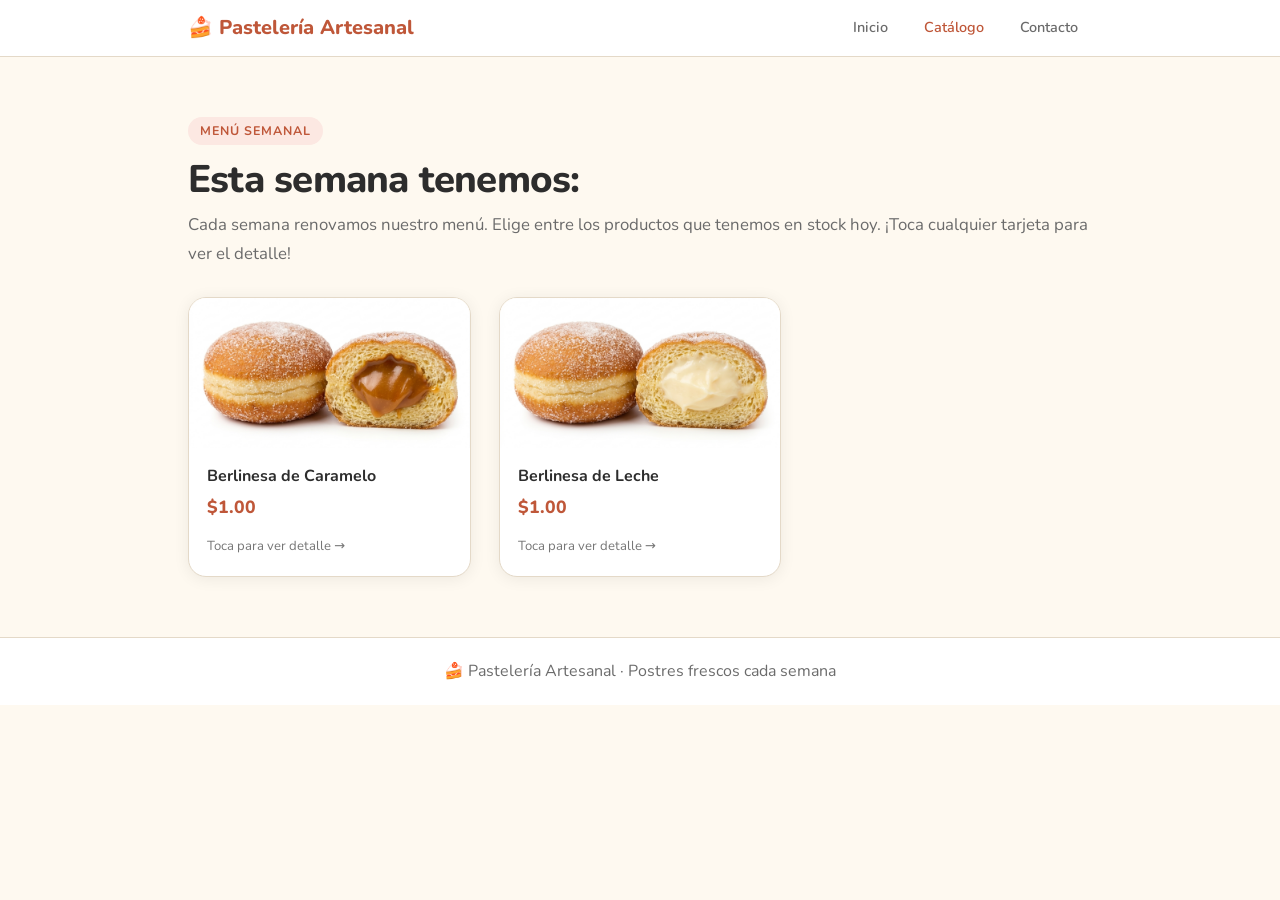
==== catalogo.html @ 7a37b5cf "Add files via upload" ====
<!DOCTYPE html>
<html lang="es">
<head>
  <meta charset="UTF-8" />
  <meta name="viewport" content="width=device-width, initial-scale=1.0" />
  <title>Catálogo — Pastelería Artesanal</title>
  <meta name="description" content="Menú semanal de Pastelería Artesanal. Elige tus postres frescos de esta semana: berlinesas, tartas y más." />
  <meta property="og:type"        content="website" />
  <meta property="og:site_name"   content="Pastelería Artesanal" />
  <meta property="og:title"       content="Catálogo semanal — Pastelería Artesanal" />
  <meta property="og:description" content="Mira qué postres frescos tenemos esta semana. ¡El menú cambia constantemente!" />
  <meta property="og:image"       content="Berlinesas_Caramelo.png" />
  <link rel="icon" href="favicon.svg" type="image/svg+xml" />
  <link rel="stylesheet" href="estilo.css" />
</head>
<body>

  <a href="#main-content" class="skip-link">Saltar al contenido</a>

  <header class="nav-superior">
    <div class="contenedor">
      <a href="index.html" class="nav-logo">🍰 Pastelería Artesanal</a>
      <nav class="nav-links" aria-label="Navegación principal">
        <a href="index.html">Inicio</a>
        <a href="catalogo.html" class="activo" aria-current="page">Catálogo</a>
        <a href="contacto.html">Contacto</a>
      </nav>
    </div>
  </header>

  <main id="main-content">
    <section class="seccion">
      <div class="contenedor">

        <span class="etiqueta-seccion">Menú semanal</span>
        <h1>Esta semana tenemos:</h1>
        <p class="subtitulo">
          Cada semana renovamos nuestro menú. Elige entre los productos
          que tenemos en stock hoy. ¡Toca cualquier tarjeta para ver el detalle!
        </p>

        <div class="catalogo-grid" id="catalogo-grid" role="list">
          <!-- Tarjetas generadas por JS -->
        </div>

        <div id="sin-productos" class="alerta alerta-info" style="display:none; margin-top:32px;">
          Esta semana aún no hemos cargado el menú. Vuelve pronto o
          <a href="contacto.html">contáctanos</a> para más información.
        </div>

      </div>
    </section>
  </main>

  <footer class="footer">
    <p>🍰 Pastelería Artesanal &middot; Postres frescos cada semana</p>
  </footer>

  <script src="productosData.js"></script>
  <script src="carrito.js"></script>
  <script>
    document.addEventListener('DOMContentLoaded', () => {

      initPanelCarrito();

      const productos = obtenerProductosDisponibles();
      const grid      = document.getElementById('catalogo-grid');
      const sinProd   = document.getElementById('sin-productos');

      if (!productos || productos.length === 0) {
        sinProd.style.display = 'block';
        return;
      }

      productos.forEach(p => {
        const card = document.createElement('a');
        card.href      = `producto.html?id=${encodeURIComponent(p.id)}`;
        card.className = 'tarjeta-producto';
        card.setAttribute('role', 'listitem');
        card.setAttribute('aria-label', `Ver ${escHTML(p.nombre)} — $${Number(p.precio).toFixed(2)}`);

        card.innerHTML = `
          <img
            src="${escHTML(p.imagen)}"
            alt="${escHTML(p.nombre)}"
            class="tarjeta-imagen"
            loading="lazy"
            decoding="async"
            onerror="this.src='data:image/svg+xml,%3Csvg%20xmlns%3D%22http%3A%2F%2Fwww.w3.org%2F2000%2Fsvg%22%20width%3D%22300%22%20height%3D%22300%22%20viewBox%3D%220%200%20300%20300%22%3E%3Crect%20width%3D%22100%25%22%20height%3D%22100%25%22%20fill%3D%22%23f3f0e9%22%2F%3E%3Ctext%20x%3D%2250%25%22%20y%3D%2250%25%22%20text-anchor%3D%22middle%22%20dy%3D%22.3em%22%20fill%3D%22%23997f5c%22%3E%3C%2Ftext%3E%3C%2Fsvg%3E'"
          />
          <div class="tarjeta-cuerpo">
            <div class="tarjeta-nombre">${escHTML(p.nombre)}</div>
            <div class="tarjeta-precio">$${Number(p.precio).toFixed(2)}</div>
            <div class="tarjeta-ver" aria-hidden="true">Toca para ver detalle →</div>
          </div>
        `;

        grid.appendChild(card);
      });

    });
  </script>

</body>
</html>
---- estilo.css ----
/* ══════════════════════════════════════════════════════════════
   estilo.css — Pastelería Artesanal
   Mobile-first, responsive. Sin código muerto.
   Colores: crema, naranja terracota, verde salvia, rojo suave.
   ══════════════════════════════════════════════════════════════ */

@import url('https://fonts.googleapis.com/css2?family=Nunito:wght@400;600;700;800&display=swap');

/* ── Variables ────────────────────────────────────────────────── */
:root {
  --fondo:           #fef9f0;
  --fondo-card:      #ffffff;
  --fondo-suave:     #fdf3e3;

  --primario:        #bf5739;   /* terracota oscuro — 4.53:1 sobre blanco, pasa WCAG AA */
  --primario-hover:  #a34530;
  --primario-light:  #fce8e2;

  --exito:           #81b29a;
  --exito-hover:     #5d9880;

  --peligro:         #d94f4f;
  --peligro-hover:   #b83030;

  --texto:           #2d2d2d;
  --texto-suave:     #6b6b6b;
  --texto-muy-suave: #767676;   /* mínimo que pasa WCAG AA (4.54:1 sobre blanco) */

  --borde:           #e4d9c8;
  --borde-input:     #cfc3b0;

  --radio:           14px;
  --radio-btn:       10px;
  --radio-card:      18px;
  --radio-panel:     20px 20px 0 0;

  --sombra-card:     0 2px 16px rgba(0,0,0,0.07);
  --sombra-btn:      0 4px 12px rgba(191,87,57,0.30);
  --sombra-panel:    0 -4px 32px rgba(0,0,0,0.12);

  --fuente:          'Nunito', system-ui, sans-serif;
  --transicion:      0.2s ease;
}

/* ── Reset ────────────────────────────────────────────────────── */
*, *::before, *::after { margin: 0; padding: 0; box-sizing: border-box; }

/* Skip-to-content — visible solo al navegar con teclado */
.skip-link {
  position: absolute;
  top: 0; left: 0;
  transform: translateY(-100%);
  background: var(--primario);
  color: #fff;
  padding: 10px 20px;
  font-weight: 700;
  font-size: 0.95rem;
  border-radius: 0 0 var(--radio-btn) 0;
  z-index: 9999;
  text-decoration: none;
  transition: transform 0.15s ease;
}
.skip-link:focus { transform: translateY(0); }

/* Focus visible — anillo claro solo para navegación por teclado */
:focus-visible {
  outline: 3px solid var(--primario);
  outline-offset: 3px;
  border-radius: 4px;
}

html { scroll-behavior: smooth; font-size: 16px; }

body {
  font-family: var(--fuente);
  background-color: var(--fondo);
  color: var(--texto);
  line-height: 1.65;
  min-height: 100vh;
  -webkit-font-smoothing: antialiased;
}

img { max-width: 100%; display: block; }

a { color: var(--primario); text-decoration: none; }
a:hover { text-decoration: underline; }

ul, ol { list-style: none; }

/* Evitar zoom automático en iOS al hacer foco en inputs */
input[type="text"],
input[type="number"],
textarea,
select { font-size: max(1rem, 16px); }


/* ══════════════════════════════════════════════════════════════
   LAYOUT
   ══════════════════════════════════════════════════════════════ */
.contenedor {
  width: 100%;
  max-width: 960px;
  margin: 0 auto;
  padding: 0 clamp(14px, 4vw, 28px);
}

.contenedor-angosto {
  width: 100%;
  max-width: 600px;
  margin: 0 auto;
  padding: 0 clamp(14px, 4vw, 28px);
}

.centrado { text-align: center; }

/* Dos columnas → una en móvil */
.dos-columnas {
  display: grid;
  grid-template-columns: 1fr;
  gap: 20px;
}

@media (min-width: 680px) {
  .dos-columnas {
    grid-template-columns: 1fr 1fr;
    align-items: start;
    gap: 32px;
  }
}

/* Fila Anterior / Siguiente */
.fila-botones {
  display: flex;
  justify-content: space-between;
  align-items: center;
  gap: 12px;
  margin-top: 28px;
  flex-wrap: wrap;
}

.fila-botones .btn:only-child { margin-left: auto; }

.fila-botones .btn {
  flex: 1;
  min-width: 120px;
  text-align: center;
  justify-content: center;
}


/* ══════════════════════════════════════════════════════════════
   TIPOGRAFÍA
   ══════════════════════════════════════════════════════════════ */
h1 {
  font-size: clamp(1.7rem, 4vw, 2.4rem);
  font-weight: 800;
  color: var(--texto);
  line-height: 1.2;
  letter-spacing: -0.02em;
}

h2 {
  font-size: clamp(1.3rem, 3vw, 1.8rem);
  font-weight: 700;
  color: var(--texto);
  line-height: 1.3;
}

h3 { font-size: 1.1rem; font-weight: 700; }

p { font-size: 1rem; color: var(--texto-suave); line-height: 1.7; }

.texto-primario { color: var(--primario); }

.subtitulo { font-size: 1.05rem; color: var(--texto-suave); margin-top: 8px; }

.etiqueta-seccion {
  display: inline-block;
  font-size: 0.78rem;
  font-weight: 700;
  letter-spacing: 0.08em;
  text-transform: uppercase;
  color: var(--primario);
  background: var(--primario-light);
  padding: 4px 12px;
  border-radius: 99px;
  margin-bottom: 12px;
}


/* ══════════════════════════════════════════════════════════════
   BOTONES
   ══════════════════════════════════════════════════════════════ */
.btn {
  display: inline-flex;
  align-items: center;
  justify-content: center;
  gap: 8px;
  padding: 12px 28px;
  border: none;
  border-radius: var(--radio-btn);
  font-family: var(--fuente);
  font-size: 1rem;
  font-weight: 700;
  cursor: pointer;
  text-decoration: none;
  transition: background var(--transicion), transform var(--transicion), box-shadow var(--transicion);
  white-space: nowrap;
  line-height: 1;
  min-height: 44px;
  touch-action: manipulation;
}

.btn:active { transform: scale(0.97); }

.btn-primario {
  background: var(--primario);
  color: #fff;
  box-shadow: var(--sombra-btn);
}
.btn-primario:hover {
  background: var(--primario-hover);
  box-shadow: 0 6px 18px rgba(191,87,57,0.40);
}

.btn-exito {
  background: var(--exito);
  color: #fff;
  box-shadow: 0 4px 12px rgba(129,178,154,0.35);
}
.btn-exito:hover { background: var(--exito-hover); }

.btn-peligro {
  background: var(--peligro);
  color: #fff;
  box-shadow: 0 4px 12px rgba(217,79,79,0.30);
}
.btn-peligro:hover { background: var(--peligro-hover); }

.btn-neutro { background: #f0eae0; color: var(--texto-suave); }
.btn-neutro:hover { background: var(--borde); color: var(--texto); }

.btn-grande {
  padding: 20px 40px;
  font-size: 1.15rem;
  border-radius: var(--radio);
  width: 100%;
  max-width: 320px;
}

.btn-outline {
  background: transparent;
  border: 2px solid var(--primario);
  color: var(--primario);
}
.btn-outline:hover { background: var(--primario-light); }

.btn-bloque { width: 100%; }


/* ══════════════════════════════════════════════════════════════
   NAVEGACIÓN SUPERIOR
   ══════════════════════════════════════════════════════════════ */
.nav-superior {
  background: var(--fondo-card);
  border-bottom: 1.5px solid var(--borde);
  padding: 10px clamp(14px, 4vw, 24px);
  position: sticky;
  top: 0;
  z-index: 90;
}

.nav-superior .contenedor {
  display: flex;
  align-items: center;
  justify-content: space-between;
  flex-wrap: wrap;
  gap: 8px;
}

.nav-logo {
  font-size: clamp(0.95rem, 3vw, 1.25rem);
  font-weight: 800;
  color: var(--primario);
  display: flex;
  align-items: center;
  gap: 8px;
  text-decoration: none;
}
.nav-logo:hover { opacity: 0.85; text-decoration: none; }

.nav-links { display: flex; gap: 4px; }

.nav-links a {
  color: var(--texto-suave);
  font-weight: 600;
  font-size: clamp(0.8rem, 2vw, 0.9rem);
  padding: 6px 8px;
  border-radius: var(--radio-btn);
  transition: color var(--transicion), background var(--transicion);
}
.nav-links a:hover {
  color: var(--primario);
  background: var(--primario-light);
  text-decoration: none;
}
.nav-links a.activo { color: var(--primario); }


/* ══════════════════════════════════════════════════════════════
   TARJETAS DE PRODUCTO
   ══════════════════════════════════════════════════════════════ */
.catalogo-grid {
  display: grid;
  grid-template-columns: 1fr;
  gap: 16px;
  margin-top: 28px;
}

.tarjeta-producto {
  background: var(--fondo-card);
  border-radius: var(--radio-card);
  border: 1.5px solid var(--borde);
  box-shadow: var(--sombra-card);
  overflow: hidden;
  cursor: pointer;
  transition: transform var(--transicion), box-shadow var(--transicion), border-color var(--transicion);
  text-decoration: none;
  color: inherit;
  display: flex;
  flex-direction: column;
}
.tarjeta-producto:hover {
  transform: translateY(-5px);
  box-shadow: 0 8px 28px rgba(0,0,0,0.12);
  border-color: var(--primario);
  text-decoration: none;
}

.tarjeta-imagen {
  width: 100%;
  height: auto;
  object-fit: contain;
  background: var(--fondo-suave);
}

.tarjeta-cuerpo {
  padding: 18px;
  flex: 1;
  display: flex;
  flex-direction: column;
  gap: 6px;
}

.tarjeta-nombre { font-size: 1rem; font-weight: 700; color: var(--texto); line-height: 1.3; }
.tarjeta-precio { font-size: 1.1rem; font-weight: 800; color: var(--primario); }
.tarjeta-ver { font-size: 0.82rem; color: var(--texto-muy-suave); margin-top: auto; padding-top: 8px; }


/* ══════════════════════════════════════════════════════════════
   FORMULARIOS
   ══════════════════════════════════════════════════════════════ */
.form-grupo {
  display: flex;
  flex-direction: column;
  gap: 6px;
  margin-bottom: 20px;
}

.form-label {
  font-size: 0.88rem;
  font-weight: 700;
  color: var(--texto);
  letter-spacing: 0.02em;
}
.form-label .opcional { font-weight: 400; color: var(--texto-muy-suave); }
.form-label .requerido { color: var(--primario); }

.form-input,
.form-textarea,
.form-numero {
  width: 100%;
  padding: 12px 16px;
  border: 1.5px solid var(--borde-input);
  border-radius: var(--radio-btn);
  background: var(--fondo);
  font-family: var(--fuente);
  font-size: max(1rem, 16px);
  color: var(--texto);
  transition: border-color var(--transicion), box-shadow var(--transicion);
  outline: none;
  min-height: 48px;
}
.form-input:focus,
.form-textarea:focus,
.form-numero:focus {
  border-color: var(--primario);
  box-shadow: 0 0 0 3px rgba(191,87,57,0.16);
}
.form-input::placeholder,
.form-textarea::placeholder { color: var(--texto-muy-suave); }

.form-textarea { resize: vertical; min-height: 90px; line-height: 1.55; }
.form-numero { max-width: 140px; }

.form-nombre-pedido { font-size: 1.1rem; padding: 16px 20px; text-align: center; max-width: 100%; }


/* ══════════════════════════════════════════════════════════════
   PANEL FIJO DEL CARRITO
   ══════════════════════════════════════════════════════════════ */
.panel-carrito {
  display: none;
  flex-direction: column;
  position: fixed;
  bottom: 0;
  left: 0;
  right: 0;
  background: var(--fondo-card);
  border-radius: var(--radio-panel);
  box-shadow: var(--sombra-panel);
  border-top: 2px solid var(--borde);
  z-index: 1000;
  max-height: min(55vh, 380px);
  padding: 0;
}

.panel-header {
  display: flex;
  align-items: center;
  justify-content: space-between;
  padding: 12px 16px;
  border-bottom: 1.5px solid var(--borde);
  flex-shrink: 0;
  flex-wrap: wrap;
  gap: 8px;
}

.panel-titulo { font-size: 0.97rem; font-weight: 700; color: var(--texto); }

.btn-cancelar-todo {
  background: transparent;
  border: 1.5px solid var(--peligro);
  color: var(--peligro);
  border-radius: var(--radio-btn);
  padding: 6px 14px;
  font-size: 0.82rem;
  font-weight: 700;
  cursor: pointer;
  font-family: var(--fuente);
  transition: all var(--transicion);
  min-height: 44px;
  touch-action: manipulation;
}
.btn-cancelar-todo:hover { background: var(--peligro); color: #fff; }

.panel-lista {
  flex: 1;
  overflow-y: auto;
  padding: 8px 16px;
  display: flex;
  flex-direction: column;
  gap: 8px;
}
.panel-lista::-webkit-scrollbar { width: 5px; }
.panel-lista::-webkit-scrollbar-track { background: var(--fondo); border-radius: 10px; }
.panel-lista::-webkit-scrollbar-thumb { background: var(--borde); border-radius: 10px; }

.panel-item {
  display: flex;
  align-items: flex-start;
  justify-content: space-between;
  gap: 12px;
  padding: 10px 14px;
  background: var(--fondo-suave);
  border-radius: var(--radio-btn);
  border: 1px solid var(--borde);
}

.panel-item-info { flex: 1; display: flex; flex-direction: column; gap: 3px; }
.panel-item-nombre { font-size: 0.92rem; font-weight: 700; color: var(--texto); }
.panel-item-nota { font-size: 0.78rem; color: var(--texto-muy-suave); font-style: italic; }
.panel-item-detalle { font-size: 0.82rem; color: var(--texto-suave); }
.panel-item-detalle strong { color: var(--primario); font-weight: 700; }

.btn-eliminar-item {
  background: transparent;
  border: none;
  color: var(--texto-muy-suave);
  font-size: 1rem;
  cursor: pointer;
  padding: 2px 6px;
  border-radius: 6px;
  flex-shrink: 0;
  transition: all var(--transicion);
  line-height: 1;
  font-family: var(--fuente);
  min-height: 44px;
  touch-action: manipulation;
}
.btn-eliminar-item:hover { background: var(--primario-light); color: var(--peligro); }

.panel-footer {
  display: flex;
  align-items: center;
  justify-content: space-between;
  padding: 12px 16px;
  border-top: 1.5px solid var(--borde);
  flex-shrink: 0;
  background: var(--fondo-suave);
}

.panel-total { font-size: 1rem; font-weight: 800; color: var(--texto); }

.btn-pagar {
  background: var(--primario);
  color: #fff;
  border: none;
  border-radius: var(--radio-btn);
  padding: 10px 24px;
  font-family: var(--fuente);
  font-size: 0.95rem;
  font-weight: 700;
  cursor: pointer;
  box-shadow: var(--sombra-btn);
  transition: all var(--transicion);
  min-height: 44px;
  touch-action: manipulation;
}
.btn-pagar:hover { background: var(--primario-hover); transform: translateY(-1px); }
.btn-pagar:active { transform: scale(0.97); }


/* ══════════════════════════════════════════════════════════════
   MODAL DE CONFIRMACIÓN
   ══════════════════════════════════════════════════════════════ */
.modal-overlay {
  position: fixed;
  inset: 0;
  background: rgba(0,0,0,0.50);
  display: flex;
  align-items: center;
  justify-content: center;
  z-index: 2000;
  padding: 20px;
  opacity: 0;
  pointer-events: none;
  transition: opacity 0.25s ease;
}
.modal-overlay.visible { opacity: 1; pointer-events: all; }

.modal-caja {
  background: var(--fondo-card);
  border-radius: var(--radio-card);
  padding: clamp(24px, 5vw, 36px) clamp(20px, 5vw, 32px);
  max-width: 420px;
  width: 100%;
  text-align: center;
  box-shadow: 0 20px 60px rgba(0,0,0,0.20);
  transform: scale(0.92) translateY(10px);
  transition: transform 0.25s ease;
}
.modal-overlay.visible .modal-caja { transform: scale(1) translateY(0); }

.modal-icono { font-size: 3rem; margin-bottom: 16px; }
.modal-caja h2 { margin-bottom: 10px; }
.modal-caja p { margin-bottom: 28px; font-size: 0.97rem; }
.modal-acciones { display: flex; gap: 14px; justify-content: center; flex-wrap: wrap; }


/* ══════════════════════════════════════════════════════════════
   ESTADOS / UTILIDADES
   ══════════════════════════════════════════════════════════════ */
.alerta {
  padding: 16px 20px;
  border-radius: var(--radio-btn);
  font-size: 0.95rem;
  line-height: 1.55;
  margin: 16px 0;
  border: 1.5px solid;
}
.alerta-info   { background: #e8f4fd; border-color: #90caf9; color: #1a5c8a; }
.alerta-exito  { background: #e8f5e9; border-color: #a5d6a7; color: #1b5e20; }
.alerta-error  { background: #fde8e8; border-color: #f5a0a0; color: #8b1a1a; }

.divider { height: 1.5px; background: var(--borde); margin: 24px 0; }

.seccion { padding: clamp(28px, 5vw, 60px) 0; }

.footer {
  background: var(--fondo-card);
  border-top: 1.5px solid var(--borde);
  padding: 20px;
  text-align: center;
  font-size: 0.82rem;
  color: var(--texto-muy-suave);
  margin-top: auto;
}

.error-pagina { text-align: center; padding: 60px 20px; }
.error-pagina h2 { margin-bottom: 14px; }
.error-pagina p  { margin-bottom: 28px; }

.solo-desktop { display: none; }


/* ══════════════════════════════════════════════════════════════
   PÁGINA: INICIO
   ══════════════════════════════════════════════════════════════ */
.inicio-hero {
  padding: clamp(40px, 6vw, 60px) 20px clamp(28px, 5vw, 40px);
  text-align: center;
}
.inicio-hero h1 { margin-bottom: 16px; }
.inicio-hero > .contenedor > p {
  max-width: 560px;
  margin: 0 auto 32px;
  font-size: 1.1rem;
}

.inicio-imagenes {
  display: grid;
  grid-template-columns: 1fr;
  gap: 16px;
  margin: 36px 0;
}
.inicio-img {
  width: 100%;
  height: 200px;
  object-fit: cover;
  border-radius: var(--radio-card);
  border: 1.5px solid var(--borde);
}

.inicio-texto {
  background: var(--fondo-suave);
  border-radius: var(--radio-card);
  padding: 28px 24px;
  margin: 32px 0;
  border: 1.5px solid var(--borde);
  text-align: left;
}
.inicio-texto p { font-size: 1rem; color: var(--texto-suave); line-height: 1.75; }
.inicio-texto p + p { margin-top: 12px; }


/* ══════════════════════════════════════════════════════════════
   PÁGINA: PRODUCTO
   ══════════════════════════════════════════════════════════════ */
.producto-seccion { padding: 32px 0 60px; }

.producto-imagen {
  width: 100%;
  max-height: 380px;
  object-fit: cover;
  border-radius: var(--radio-card);
  border: 1.5px solid var(--borde);
}

.producto-nombre {
  font-size: 1.6rem;
  font-weight: 800;
  color: var(--texto);
  margin: 12px 0 6px;
  line-height: 1.25;
}

.producto-precio-grande {
  font-size: 1.8rem;
  font-weight: 800;
  color: var(--primario);
  margin-bottom: 10px;
}

.producto-descripcion-ficha {
  font-size: 0.95rem;
  color: var(--texto-suave);
  line-height: 1.7;
  padding-top: 8px;
  border-top: 1.5px solid var(--borde);
  margin-top: 12px;
}

.producto-form {
  background: var(--fondo-card);
  border-radius: var(--radio-card);
  border: 1.5px solid var(--borde);
  padding: 24px;
  box-shadow: var(--sombra-card);
}
.producto-form h2 { margin-bottom: 20px; }

.subtotal-preview { font-size: 1rem; color: var(--texto-suave); margin-bottom: 24px; }

.btn-listo { font-size: 1.1rem; padding: 15px; }

.producto-form-nota {
  font-size: 0.82rem;
  color: var(--texto-muy-suave);
  margin-top: 14px;
  text-align: center;
}


/* ══════════════════════════════════════════════════════════════
   PÁGINA: RESUMEN PEDIDO
   ══════════════════════════════════════════════════════════════ */
.resumen-seccion { padding: 36px 0 60px; }
.resumen-seccion h1 { margin-bottom: 6px; }
.resumen-seccion .subtitulo { margin-bottom: 28px; }

.resumen-card {
  background: var(--fondo-card);
  border-radius: var(--radio-card);
  border: 1.5px solid var(--borde);
  overflow-x: auto;
  box-shadow: var(--sombra-card);
}

.resumen-tabla {
  width: 100%;
  border-collapse: collapse;
  margin-top: 20px;
  font-size: 0.95rem;
  min-width: 460px;
}

.resumen-tabla th {
  text-align: left;
  padding: 12px 14px;
  background: var(--fondo-suave);
  border-bottom: 2px solid var(--borde);
  font-size: 0.8rem;
  text-transform: uppercase;
  letter-spacing: 0.06em;
  color: var(--texto-suave);
  font-weight: 700;
}
.resumen-tabla th.col-cant    { text-align: center; }
.resumen-tabla th.col-precio,
.resumen-tabla th.col-subtotal { text-align: right; }

.resumen-tabla td {
  padding: 14px;
  border-bottom: 1px solid var(--borde);
  vertical-align: top;
}
.resumen-tabla td.col-cant    { text-align: center; }
.resumen-tabla td.col-precio,
.resumen-tabla td.col-subtotal { text-align: right; }

.resumen-tabla tr:last-child td { border-bottom: none; }

.resumen-nota { font-size: 0.82rem; color: var(--texto-muy-suave); margin-top: 3px; }

.resumen-total-fila { background: var(--fondo-suave); font-weight: 800; font-size: 1.1rem; }
.resumen-total-fila td { padding: 18px 14px; border-top: 2px solid var(--borde); }
.resumen-total-label { font-weight: 800; color: var(--texto); }

.precio-resumen { font-weight: 700; color: var(--primario); }


/* ══════════════════════════════════════════════════════════════
   PÁGINA: PAGO
   ══════════════════════════════════════════════════════════════ */
.pago-seccion { padding: 48px 0 60px; }
.pago-seccion h1 { margin-bottom: 10px; }

.pago-opciones {
  display: flex;
  flex-direction: column;
  align-items: stretch;
  gap: 16px;
  margin-top: 36px;
}

.btn-pago {
  display: flex;
  flex-direction: column;
  align-items: center;
  gap: 10px;
  padding: 22px 28px;
  border-radius: var(--radio-card);
  width: 100%;
  max-width: 100%;
  border: 2px solid transparent;
  transition: all var(--transicion);
  cursor: pointer;
  font-family: var(--fuente);
  min-height: 44px;
  touch-action: manipulation;
}
.btn-pago-icono { font-size: 2.4rem; }
.btn-pago-texto { font-size: 1.05rem; font-weight: 700; }

.btn-pago.efectivo { background: #fff9f0; border-color: var(--primario); color: var(--primario); }
.btn-pago.efectivo:hover { background: var(--primario); color: #fff; box-shadow: var(--sombra-btn); }

.btn-pago.transferencia { background: #f0f7ff; border-color: #5b9bd5; color: #3a7bbf; }
.btn-pago.transferencia:hover { background: #5b9bd5; color: #fff; box-shadow: 0 4px 12px rgba(91,155,213,0.35); }


/* ══════════════════════════════════════════════════════════════
   PÁGINA: TRANSFERENCIA
   ══════════════════════════════════════════════════════════════ */
.transferencia-seccion { padding: 36px 0 60px; }
.transferencia-seccion h1 { margin-bottom: 6px; }
.transferencia-seccion .subtitulo { margin-bottom: 28px; }
.transferencia-instruccion {
  text-align: center;
  font-weight: 700;
  color: var(--texto);
  margin-bottom: 16px;
  font-size: 1rem;
}

.qr-contenedor { display: flex; flex-direction: column; align-items: center; gap: 16px; margin: 28px 0; }

.qr-imagen {
  width: 220px;
  height: 220px;
  object-fit: cover;
  border-radius: var(--radio);
  border: 3px solid var(--borde);
  box-shadow: var(--sombra-card);
  background: #f0f0f0;
}

.qr-etiqueta {
  font-size: 0.85rem;
  font-weight: 700;
  text-transform: uppercase;
  letter-spacing: 0.06em;
  color: var(--texto-muy-suave);
}

.cuenta-bancaria {
  background: var(--fondo-suave);
  border: 1.5px solid var(--borde);
  border-radius: var(--radio);
  padding: 16px 24px;
  text-align: center;
  font-size: 1.1rem;
  font-weight: 700;
  color: var(--texto);
  letter-spacing: 0.06em;
  margin: 16px 0;
}

.btn-whatsapp {
  display: flex;
  align-items: center;
  justify-content: center;
  gap: 10px;
  width: 100%;
  max-width: 340px;
  margin: 0 auto;
  padding: 16px 20px;
  background: #25d366;
  color: #ffffff;
  font-family: var(--fuente);
  font-size: 1rem;
  font-weight: 700;
  text-decoration: none;
  border-radius: 12px;
  box-shadow: 0 4px 16px rgba(37,211,102,0.35);
  transition: background var(--transicion), transform 0.15s ease, box-shadow var(--transicion);
  -webkit-tap-highlight-color: transparent;
  min-height: 44px;
  touch-action: manipulation;
}
.btn-whatsapp:hover { background: #1da851; box-shadow: 0 6px 20px rgba(37,211,102,0.45); text-decoration: none; }
.btn-whatsapp:active { transform: scale(0.97); }
.btn-whatsapp-icon { font-size: 1.3rem; flex-shrink: 0; }

.aviso-comprobante {
  background: var(--fondo-suave);
  border: 1.5px solid var(--borde);
  border-left: 4px solid var(--primario);
  border-radius: var(--radio);
  padding: 14px 18px;
  font-size: 0.92rem;
  color: var(--texto-suave);
  line-height: 1.6;
  margin: 16px 0 0;
  text-align: center;
}


/* ══════════════════════════════════════════════════════════════
   PÁGINA: NOMBRE DEL PEDIDO
   ══════════════════════════════════════════════════════════════ */
.nombre-seccion { padding: 60px 0; }

.nombre-card {
  background: var(--fondo-card);
  border-radius: var(--radio-card);
  border: 1.5px solid var(--borde);
  padding: 36px 28px;
  box-shadow: var(--sombra-card);
  text-align: center;
}
.nombre-card h1          { margin-bottom: 10px; }
.nombre-card p           { margin-bottom: 28px; }
.nombre-card .form-grupo { text-align: left; margin-top: 8px; }
.nombre-card .fila-botones { margin-top: 8px; }


/* ══════════════════════════════════════════════════════════════
   PÁGINA: CONTACTO
   ══════════════════════════════════════════════════════════════ */
.contacto-seccion { padding: 48px 0 60px; }
.contacto-seccion h1 { margin-bottom: 6px; }
.contacto-seccion .subtitulo { margin-bottom: 32px; }

.contacto-telefono {
  background: var(--primario-light);
  border: 1.5px solid var(--primario);
  border-radius: var(--radio-card);
  padding: 24px;
  text-align: center;
  margin-bottom: 28px;
}

.contacto-telefono-etiqueta { font-size: 0.88rem; color: var(--texto-suave); margin-bottom: 6px; }

.contacto-telefono-numero {
  display: inline-block;
  font-size: clamp(1.5rem, 5vw, 2rem);
  font-weight: 800;
  color: var(--primario);
  text-decoration: none;
  padding: 8px 16px;
  border-radius: var(--radio-btn);
  transition: background var(--transicion), color var(--transicion);
  -webkit-tap-highlight-color: rgba(191,87,57,0.15);
}
.contacto-telefono-numero:hover,
.contacto-telefono-numero:active {
  background: var(--primario-light);
  color: var(--primario-hover);
  text-decoration: none;
}

.contacto-telefono-ayuda {
  font-size: 0.82rem;
  color: var(--texto-suave);
  margin-top: 6px;
}

.contacto-qrs {
  display: grid;
  grid-template-columns: 1fr;
  gap: 24px;
  margin: 28px 0;
}

.contacto-qr-card {
  background: var(--fondo-card);
  border: 1.5px solid var(--borde);
  border-radius: var(--radio-card);
  padding: 24px;
  text-align: center;
  box-shadow: var(--sombra-card);
}

.contacto-qr-titulo {
  font-size: 0.88rem;
  font-weight: 700;
  text-transform: uppercase;
  letter-spacing: 0.06em;
  color: var(--texto-suave);
  margin-bottom: 16px;
}

/* Como div (placeholder sin imagen real) */
.contacto-qr-img {
  width: 180px;
  height: 180px;
  display: flex;
  align-items: center;
  justify-content: center;
  border: 3px dashed var(--borde);
  border-radius: 10px;
  background: var(--fondo-suave);
  margin: 0 auto 14px;
  color: var(--texto-muy-suave);
  font-size: 0.82rem;
  text-align: center;
  padding: 16px;
}
/* Como <img> real */
img.contacto-qr-img {
  display: block;
  padding: 0;
  object-fit: cover;
  border-style: solid;
  border-width: 2px;
  background: #f0f0f0;
}

.contacto-cuenta { font-size: 1rem; font-weight: 700; color: var(--texto); letter-spacing: 0.04em; }


/* ══════════════════════════════════════════════════════════════
   BREAKPOINT: TABLET PEQUEÑA (≥ 540px)
   ══════════════════════════════════════════════════════════════ */
@media (min-width: 540px) {
  .catalogo-grid { grid-template-columns: repeat(2, 1fr); gap: 20px; }
  .pago-opciones { flex-direction: row; justify-content: center; align-items: flex-start; }
  .btn-pago { max-width: 260px; }
}


/* ══════════════════════════════════════════════════════════════
   BREAKPOINT: TABLET GRANDE / LAPTOP (≥ 768px)
   ══════════════════════════════════════════════════════════════ */
@media (min-width: 768px) {
  .catalogo-grid { grid-template-columns: repeat(2, 1fr); gap: 24px; }
  .inicio-imagenes { grid-template-columns: repeat(3, 1fr); }
  .contacto-qrs { grid-template-columns: 1fr 1fr; }
  .tarjeta-imagen { height: 200px; }
  .panel-carrito { max-height: min(50vh, 360px); }
  .solo-desktop { display: block; }
}


/* ══════════════════════════════════════════════════════════════
   BREAKPOINT: DESKTOP (≥ 1024px)
   ══════════════════════════════════════════════════════════════ */
@media (min-width: 1024px) {
  .catalogo-grid { grid-template-columns: repeat(auto-fill, minmax(220px, 1fr)); gap: 28px; }
  .tarjeta-imagen { height: auto; }
  .nav-links { gap: 8px; }
  .nav-links a { font-size: 0.9rem; padding: 6px 14px; }
  .panel-carrito { max-height: min(45vh, 340px); }
}


/* ══════════════════════════════════════════════════════════════
   DISPOSITIVOS TÁCTILES
   ══════════════════════════════════════════════════════════════ */
@media (hover: none) {
  .tarjeta-producto:hover {
    transform: none;
    box-shadow: var(--sombra-card);
    border-color: var(--borde);
  }
  .tarjeta-producto:active {
    transform: scale(0.98);
    border-color: var(--primario);
    box-shadow: 0 4px 16px rgba(191,87,57,0.25);
  }
  .btn:active       { opacity: 0.82; }
  .btn-pago:active  { opacity: 0.85; transform: scale(0.98); }
}


/* ══════════════════════════════════════════════════════════════
   PANTALLAS DE ALTA DENSIDAD
   ══════════════════════════════════════════════════════════════ */
@media (-webkit-min-device-pixel-ratio: 2), (min-resolution: 192dpi) {
  body { -webkit-font-smoothing: antialiased; -moz-osx-font-smoothing: grayscale; }
}

.btn-listo:disabled {
  display: flex;
  justify-content: center;
  text-align: center;
  white-space: normal;
}
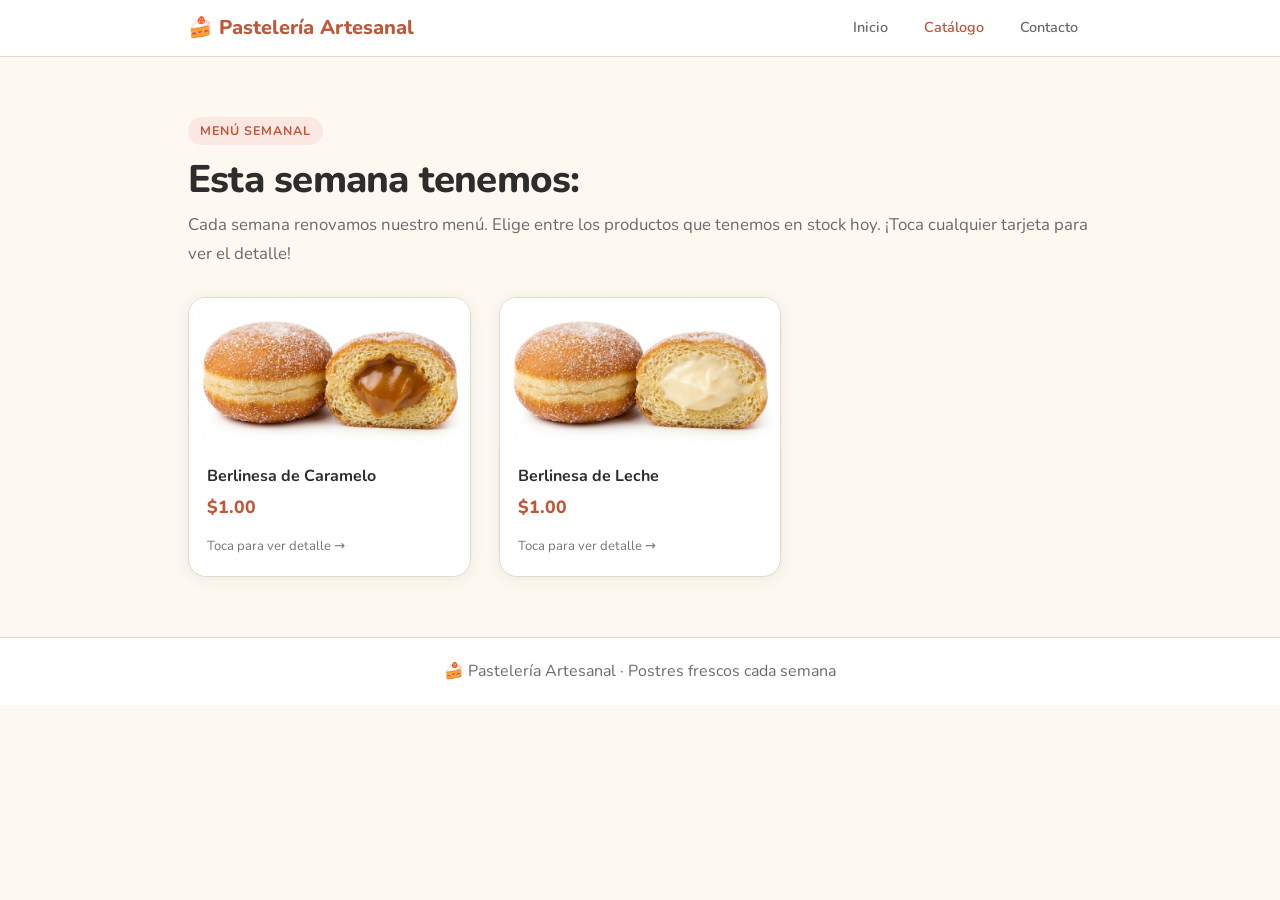
==== commit 8073f537: "Update catalogo.html" ====
--- a/catalogo.html
+++ b/catalogo.html
@@ -4,6 +4,8 @@
   <meta charset="UTF-8" />
   <meta name="viewport" content="width=device-width, initial-scale=1.0" />
   <title>Catálogo — Pastelería Artesanal</title>
+  <link rel="preload" as="image" href="Berlinesas_Caramelo.png">
+  <link rel="preload" as="image" href="Berlinesas_Leche.png">
   <meta name="description" content="Menú semanal de Pastelería Artesanal. Elige tus postres frescos de esta semana: berlinesas, tartas y más." />
   <meta property="og:type"        content="website" />
   <meta property="og:site_name"   content="Pastelería Artesanal" />
@@ -84,7 +86,7 @@
             src="${escHTML(p.imagen)}"
             alt="${escHTML(p.nombre)}"
             class="tarjeta-imagen"
-            loading="lazy"
+            loading="eager"
             decoding="async"
             onerror="this.src='data:image/svg+xml,%3Csvg%20xmlns%3D%22http%3A%2F%2Fwww.w3.org%2F2000%2Fsvg%22%20width%3D%22300%22%20height%3D%22300%22%20viewBox%3D%220%200%20300%20300%22%3E%3Crect%20width%3D%22100%25%22%20height%3D%22100%25%22%20fill%3D%22%23f3f0e9%22%2F%3E%3Ctext%20x%3D%2250%25%22%20y%3D%2250%25%22%20text-anchor%3D%22middle%22%20dy%3D%22.3em%22%20fill%3D%22%23997f5c%22%3E%3C%2Ftext%3E%3C%2Fsvg%3E'"
           />
@@ -102,4 +104,4 @@
   </script>
 
 </body>
-</html>+</html>
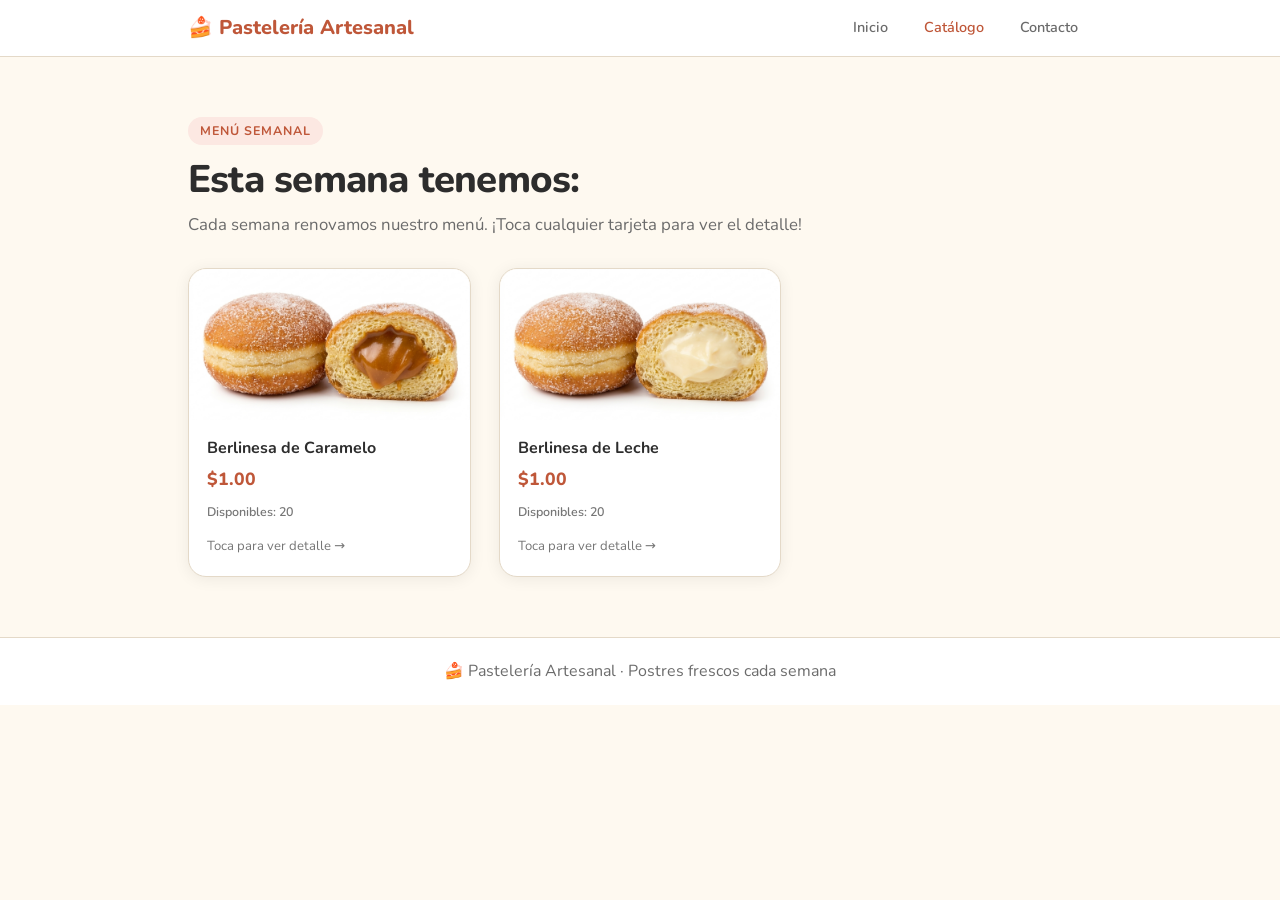
==== commit 32881a63: "Update catalogo.html" ====
--- a/catalogo.html
+++ b/catalogo.html
@@ -6,14 +6,55 @@
   <title>Catálogo — Pastelería Artesanal</title>
   <link rel="preload" as="image" href="Berlinesas_Caramelo.png">
   <link rel="preload" as="image" href="Berlinesas_Leche.png">
-  <meta name="description" content="Menú semanal de Pastelería Artesanal. Elige tus postres frescos de esta semana: berlinesas, tartas y más." />
-  <meta property="og:type"        content="website" />
-  <meta property="og:site_name"   content="Pastelería Artesanal" />
-  <meta property="og:title"       content="Catálogo semanal — Pastelería Artesanal" />
-  <meta property="og:description" content="Mira qué postres frescos tenemos esta semana. ¡El menú cambia constantemente!" />
-  <meta property="og:image"       content="Berlinesas_Caramelo.png" />
+  <meta name="description" content="Menú semanal de Pastelería Artesanal." />
+  <meta property="og:image" content="Berlinesas_Caramelo.png" />
   <link rel="icon" href="favicon.svg" type="image/svg+xml" />
   <link rel="stylesheet" href="estilo.css" />
+  <style>
+    /* Badge "Agotado" que aparece sobre la imagen de la tarjeta */
+    .badge-agotado {
+      position: absolute;
+      top: 0; left: 0; right: 0; bottom: 0;
+      background: rgba(0,0,0,0.52);
+      display: flex;
+      align-items: center;
+      justify-content: center;
+      border-radius: var(--radio-card) var(--radio-card) 0 0;
+      pointer-events: none; /* no bloquea el clic en la tarjeta */
+      z-index: 2;
+    }
+    .badge-agotado span {
+      background: #c0392b;
+      color: #fff;
+      font-weight: 800;
+      font-size: 0.95rem;
+      padding: 6px 18px;
+      border-radius: 99px;
+      letter-spacing: 0.04em;
+    }
+    /* Tarjeta agotada: no hover, cursor normal */
+    .tarjeta-agotada {
+      opacity: 0.72;
+      pointer-events: none; /* no se puede hacer clic */
+    }
+    /* Contador de stock debajo del precio */
+    .tarjeta-stock {
+      font-size: 0.78rem;
+      color: var(--texto-muy-suave);
+      font-weight: 600;
+      margin-top: 2px;
+    }
+    .tarjeta-stock.poco {
+      color: #c0392b; /* rojo cuando quedan pocas unidades (≤ 3) */
+      font-weight: 700;
+    }
+    /* Wrapper de la imagen para posicionar el badge encima */
+    .tarjeta-img-wrap {
+      position: relative;
+      overflow: hidden;
+      border-radius: var(--radio-card) var(--radio-card) 0 0;
+    }
+  </style>
 </head>
 <body>
 
@@ -37,17 +78,22 @@
         <span class="etiqueta-seccion">Menú semanal</span>
         <h1>Esta semana tenemos:</h1>
         <p class="subtitulo">
-          Cada semana renovamos nuestro menú. Elige entre los productos
-          que tenemos en stock hoy. ¡Toca cualquier tarjeta para ver el detalle!
+          Cada semana renovamos nuestro menú. ¡Toca cualquier tarjeta para ver el detalle!
         </p>
 
-        <div class="catalogo-grid" id="catalogo-grid" role="list">
-          <!-- Tarjetas generadas por JS -->
+        <!-- Indicador de carga mientras se consulta el stock desde Google Sheets -->
+        <p id="estado-stock" style="text-align:center; color:var(--texto-muy-suave); font-size:0.88rem; margin-top:24px;">
+          Consultando disponibilidad…
+        </p>
+
+        <!-- Grid de tarjetas — llenado por JS -->
+        <div class="catalogo-grid" id="catalogo-grid" role="list" aria-label="Productos disponibles">
         </div>
 
+        <!-- Sin productos esta semana -->
         <div id="sin-productos" class="alerta alerta-info" style="display:none; margin-top:32px;">
           Esta semana aún no hemos cargado el menú. Vuelve pronto o
-          <a href="contacto.html">contáctanos</a> para más información.
+          <a href="contacto.html">contáctanos</a>.
         </div>
 
       </div>
@@ -61,39 +107,95 @@
   <script src="productosData.js"></script>
   <script src="carrito.js"></script>
   <script>
-    document.addEventListener('DOMContentLoaded', () => {
-
+    // ── URL del Apps Script para consultar el stock actual ──────────────
+    // Reemplaza con tu URL real después de publicar el Apps Script.
+    // Deja el string vacío ('') para usar el stock de productosData.js sin consultar Google Sheets.
+    const URL_STOCK = 'https://script.google.com/macros/s/AKfycbxI0i3Zbzb4CuMHF9HrxEdnJwOr4c3w2g0HdWBwH4e0XA_TnCyDh-RlrYP7YEi5sYdo/exec';
+
+    document.addEventListener('DOMContentLoaded', async () => {
       initPanelCarrito();
 
-      const productos = obtenerProductosDisponibles();
-      const grid      = document.getElementById('catalogo-grid');
-      const sinProd   = document.getElementById('sin-productos');
-
+      const productos  = obtenerProductosDisponibles();
+      const grid       = document.getElementById('catalogo-grid');
+      const sinProd    = document.getElementById('sin-productos');
+      const estadoEl   = document.getElementById('estado-stock');
+
+      // Si no hay productos en el array → mostrar aviso
       if (!productos || productos.length === 0) {
-        sinProd.style.display = 'block';
+        estadoEl.style.display = 'none';
+        sinProd.style.display  = 'block';
         return;
       }
 
+      // ── Intentar obtener el stock actualizado desde Google Sheets ──────
+      // Si falla (sin internet, URL no configurada), usa el stock de productosData.js
+      let stockActual = {};   // { "1": 15, "2": 8 } → id del producto: unidades restantes
+
+      if (URL_STOCK) {
+        try {
+          const resp = await fetch(`${URL_STOCK}?accion=getStock`, { mode: 'cors' });
+          if (resp.ok) {
+            const datos = await resp.json();
+            // datos es un objeto { id: cantidad, ... }
+            stockActual = datos || {};
+          }
+        } catch (e) {
+          // Sin conexión o Apps Script no configurado → usar stock local
+          console.warn('No se pudo obtener el stock de Google Sheets. Usando stock local.', e.message);
+        }
+      }
+
+      // Ocultar indicador de carga
+      estadoEl.style.display = 'none';
+
+      // ── Renderizar tarjetas ────────────────────────────────────────────
       productos.forEach(p => {
-        const card = document.createElement('a');
-        card.href      = `producto.html?id=${encodeURIComponent(p.id)}`;
-        card.className = 'tarjeta-producto';
+        // Stock real: primero Google Sheets, luego el de productosData.js
+        const stockDisponible = (stockActual[String(p.id)] !== undefined)
+          ? Number(stockActual[String(p.id)])
+          : Number(p.stock ?? 0);
+
+        const agotado = stockDisponible <= 0;
+
+        const card = document.createElement(agotado ? 'div' : 'a');
+        if (!agotado) card.href = `producto.html?id=${encodeURIComponent(p.id)}`;
+        card.className = 'tarjeta-producto' + (agotado ? ' tarjeta-agotada' : '');
         card.setAttribute('role', 'listitem');
-        card.setAttribute('aria-label', `Ver ${escHTML(p.nombre)} — $${Number(p.precio).toFixed(2)}`);
+        card.setAttribute('aria-label',
+          agotado
+            ? `${escHTML(p.nombre)} — Agotado`
+            : `Ver ${escHTML(p.nombre)} — $${Number(p.precio).toFixed(2)}`
+        );
+        if (agotado) card.setAttribute('aria-disabled', 'true');
+
+        // Texto del contador de stock
+        let stockTexto = '';
+        if (!agotado) {
+          if (stockDisponible <= 3) {
+            stockTexto = `<div class="tarjeta-stock poco">⚠️ ¡Solo quedan ${stockDisponible}!</div>`;
+          } else {
+            stockTexto = `<div class="tarjeta-stock">Disponibles: ${stockDisponible}</div>`;
+          }
+        }
 
         card.innerHTML = `
-          <img
-            src="${escHTML(p.imagen)}"
-            alt="${escHTML(p.nombre)}"
-            class="tarjeta-imagen"
-            loading="eager"
-            decoding="async"
-            onerror="this.src='data:image/svg+xml,%3Csvg%20xmlns%3D%22http%3A%2F%2Fwww.w3.org%2F2000%2Fsvg%22%20width%3D%22300%22%20height%3D%22300%22%20viewBox%3D%220%200%20300%20300%22%3E%3Crect%20width%3D%22100%25%22%20height%3D%22100%25%22%20fill%3D%22%23f3f0e9%22%2F%3E%3Ctext%20x%3D%2250%25%22%20y%3D%2250%25%22%20text-anchor%3D%22middle%22%20dy%3D%22.3em%22%20fill%3D%22%23997f5c%22%3E%3C%2Ftext%3E%3C%2Fsvg%3E'"
-          />
+          <!-- Wrapper con posición relative para el badge de agotado -->
+          <div class="tarjeta-img-wrap">
+            <img
+              src="${escHTML(p.imagen)}"
+              alt="${escHTML(p.nombre)}"
+              class="tarjeta-imagen"
+              loading="eager"
+              decoding="async"
+              onerror="this.src='data:image/svg+xml,%3Csvg xmlns=%22http://www.w3.org/2000/svg%22 width=%22300%22 height=%22200%22%3E%3Crect width=%22100%25%22 height=%22100%25%22 fill=%22%23f3f0e9%22/%3E%3C/svg%3E'"
+            />
+            ${agotado ? '<div class="badge-agotado"><span>Agotado</span></div>' : ''}
+          </div>
           <div class="tarjeta-cuerpo">
             <div class="tarjeta-nombre">${escHTML(p.nombre)}</div>
             <div class="tarjeta-precio">$${Number(p.precio).toFixed(2)}</div>
-            <div class="tarjeta-ver" aria-hidden="true">Toca para ver detalle →</div>
+            ${stockTexto}
+            ${!agotado ? '<div class="tarjeta-ver" aria-hidden="true">Toca para ver detalle →</div>' : ''}
           </div>
         `;
 
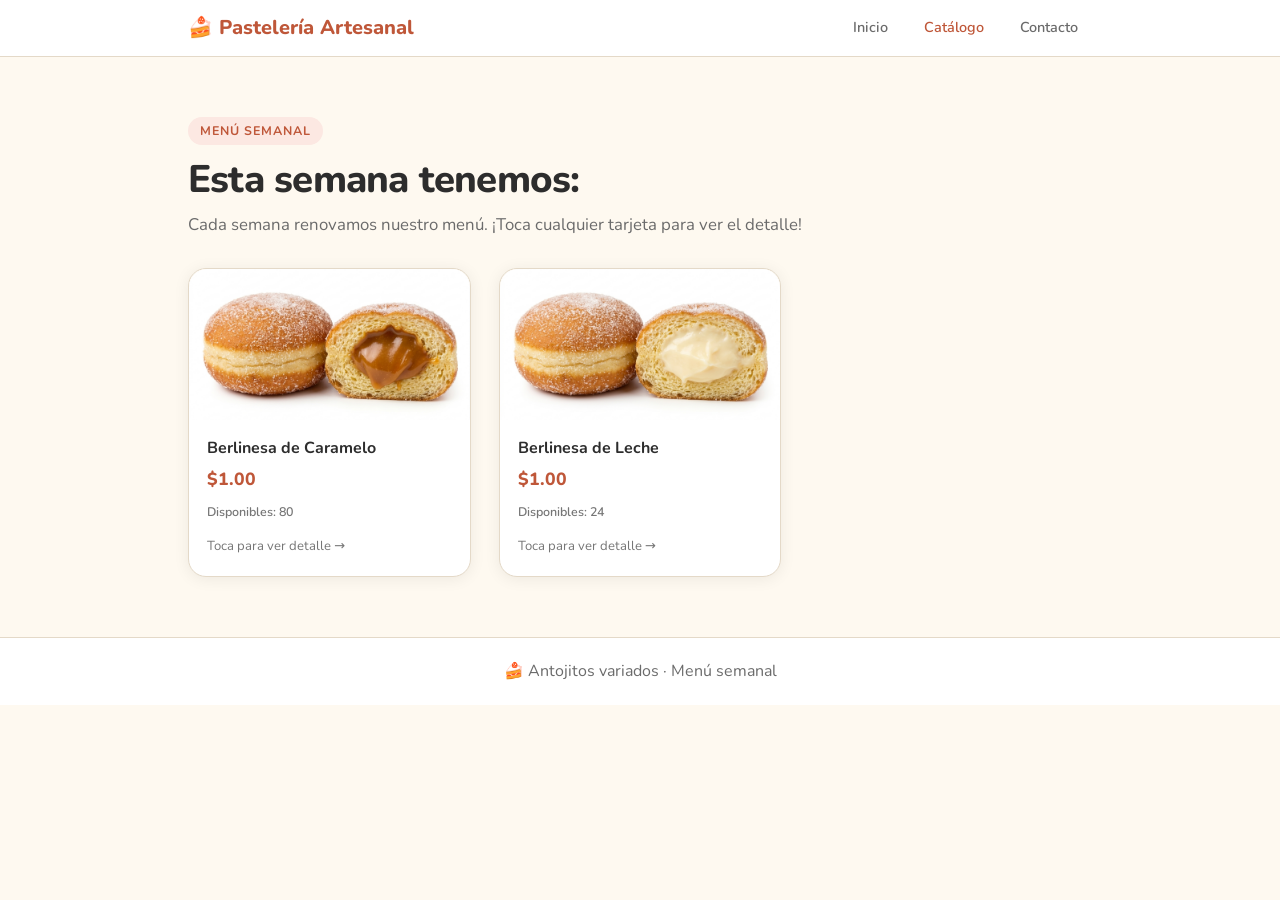
==== commit 8823412a: "Update catalogo.html" ====
--- a/catalogo.html
+++ b/catalogo.html
@@ -3,7 +3,7 @@
 <head>
   <meta charset="UTF-8" />
   <meta name="viewport" content="width=device-width, initial-scale=1.0" />
-  <title>Catálogo — Pastelería Artesanal</title>
+  <title>Catálogo — Antojitos</title>
   <link rel="preload" as="image" href="Berlinesas_Caramelo.png">
   <link rel="preload" as="image" href="Berlinesas_Leche.png">
   <meta name="description" content="Menú semanal de Pastelería Artesanal." />
@@ -101,7 +101,7 @@
   </main>
 
   <footer class="footer">
-    <p>🍰 Pastelería Artesanal &middot; Postres frescos cada semana</p>
+    <p>🍰 Antojitos variados &middot; Menú semanal</p>
   </footer>
 
   <script src="productosData.js"></script>
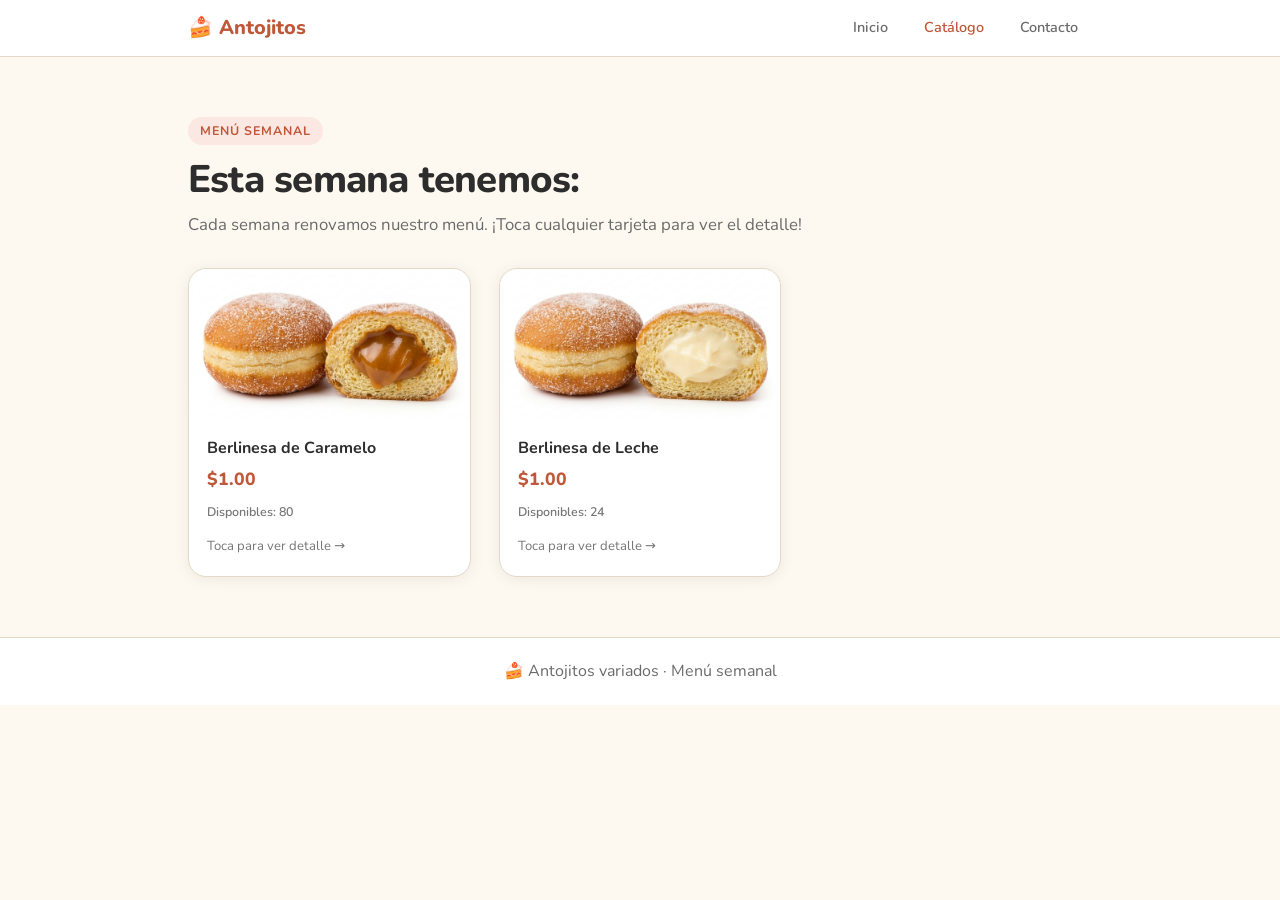
==== commit 96794d83: "Update catalogo.html" ====
--- a/catalogo.html
+++ b/catalogo.html
@@ -62,7 +62,7 @@
 
   <header class="nav-superior">
     <div class="contenedor">
-      <a href="index.html" class="nav-logo">🍰 Pastelería Artesanal</a>
+      <a href="index.html" class="nav-logo">🍰 Antojitos</a>
       <nav class="nav-links" aria-label="Navegación principal">
         <a href="index.html">Inicio</a>
         <a href="catalogo.html" class="activo" aria-current="page">Catálogo</a>
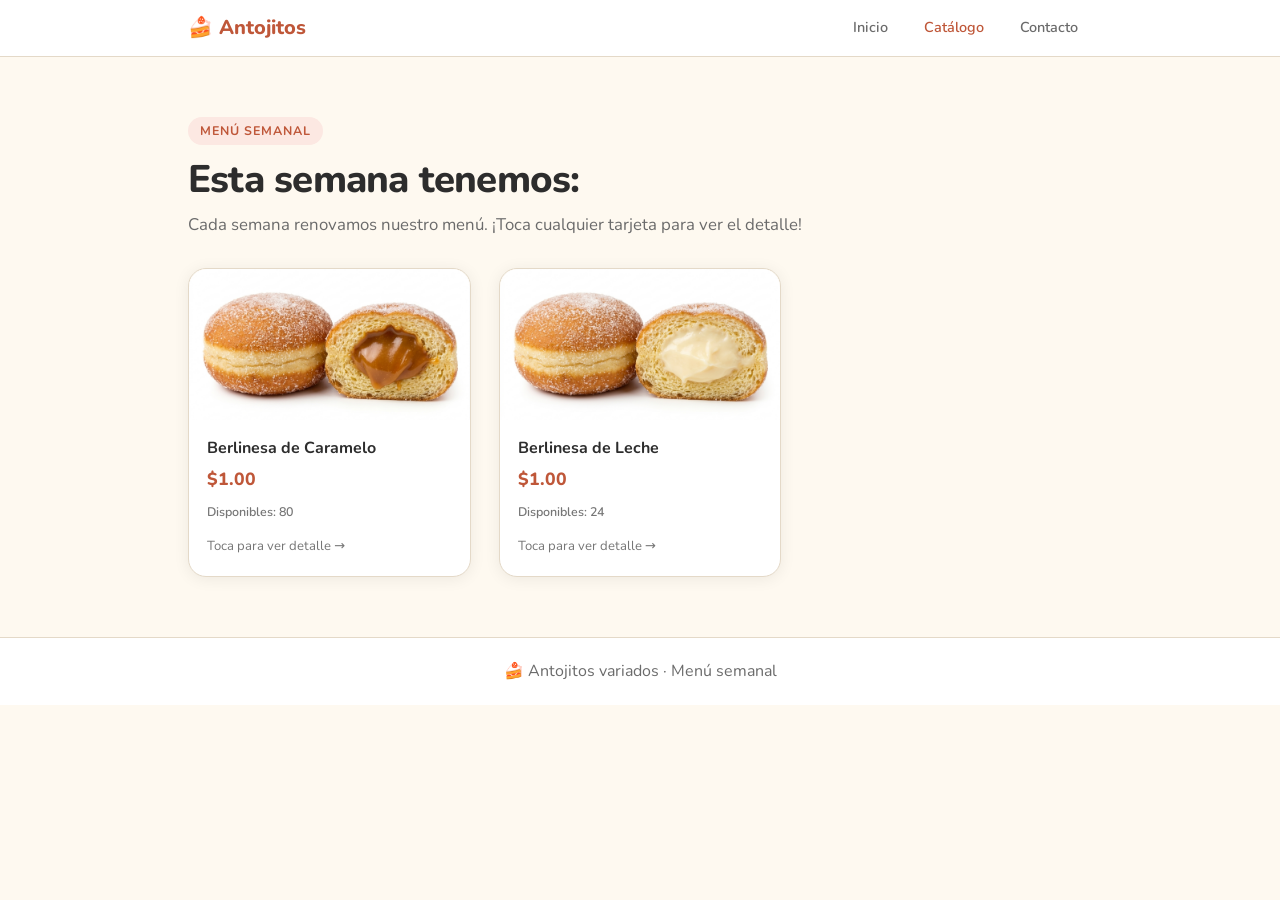
==== commit c6513aa8: "Update catalogo.html" ====
--- a/catalogo.html
+++ b/catalogo.html
@@ -110,7 +110,7 @@
     // ── URL del Apps Script para consultar el stock actual ──────────────
     // Reemplaza con tu URL real después de publicar el Apps Script.
     // Deja el string vacío ('') para usar el stock de productosData.js sin consultar Google Sheets.
-    const URL_STOCK = 'https://script.google.com/macros/s/AKfycbxI0i3Zbzb4CuMHF9HrxEdnJwOr4c3w2g0HdWBwH4e0XA_TnCyDh-RlrYP7YEi5sYdo/exec';
+    const URL_STOCK = 'https://script.google.com/macros/s/AKfycbxUDnPyVYUdmHBvc1IF5uAp5bYmr5ZRmToDQ4rGGdGSZkTyo_1SNun1iEnJpjZqMldWKw/exec';
 
     document.addEventListener('DOMContentLoaded', async () => {
       initPanelCarrito();
